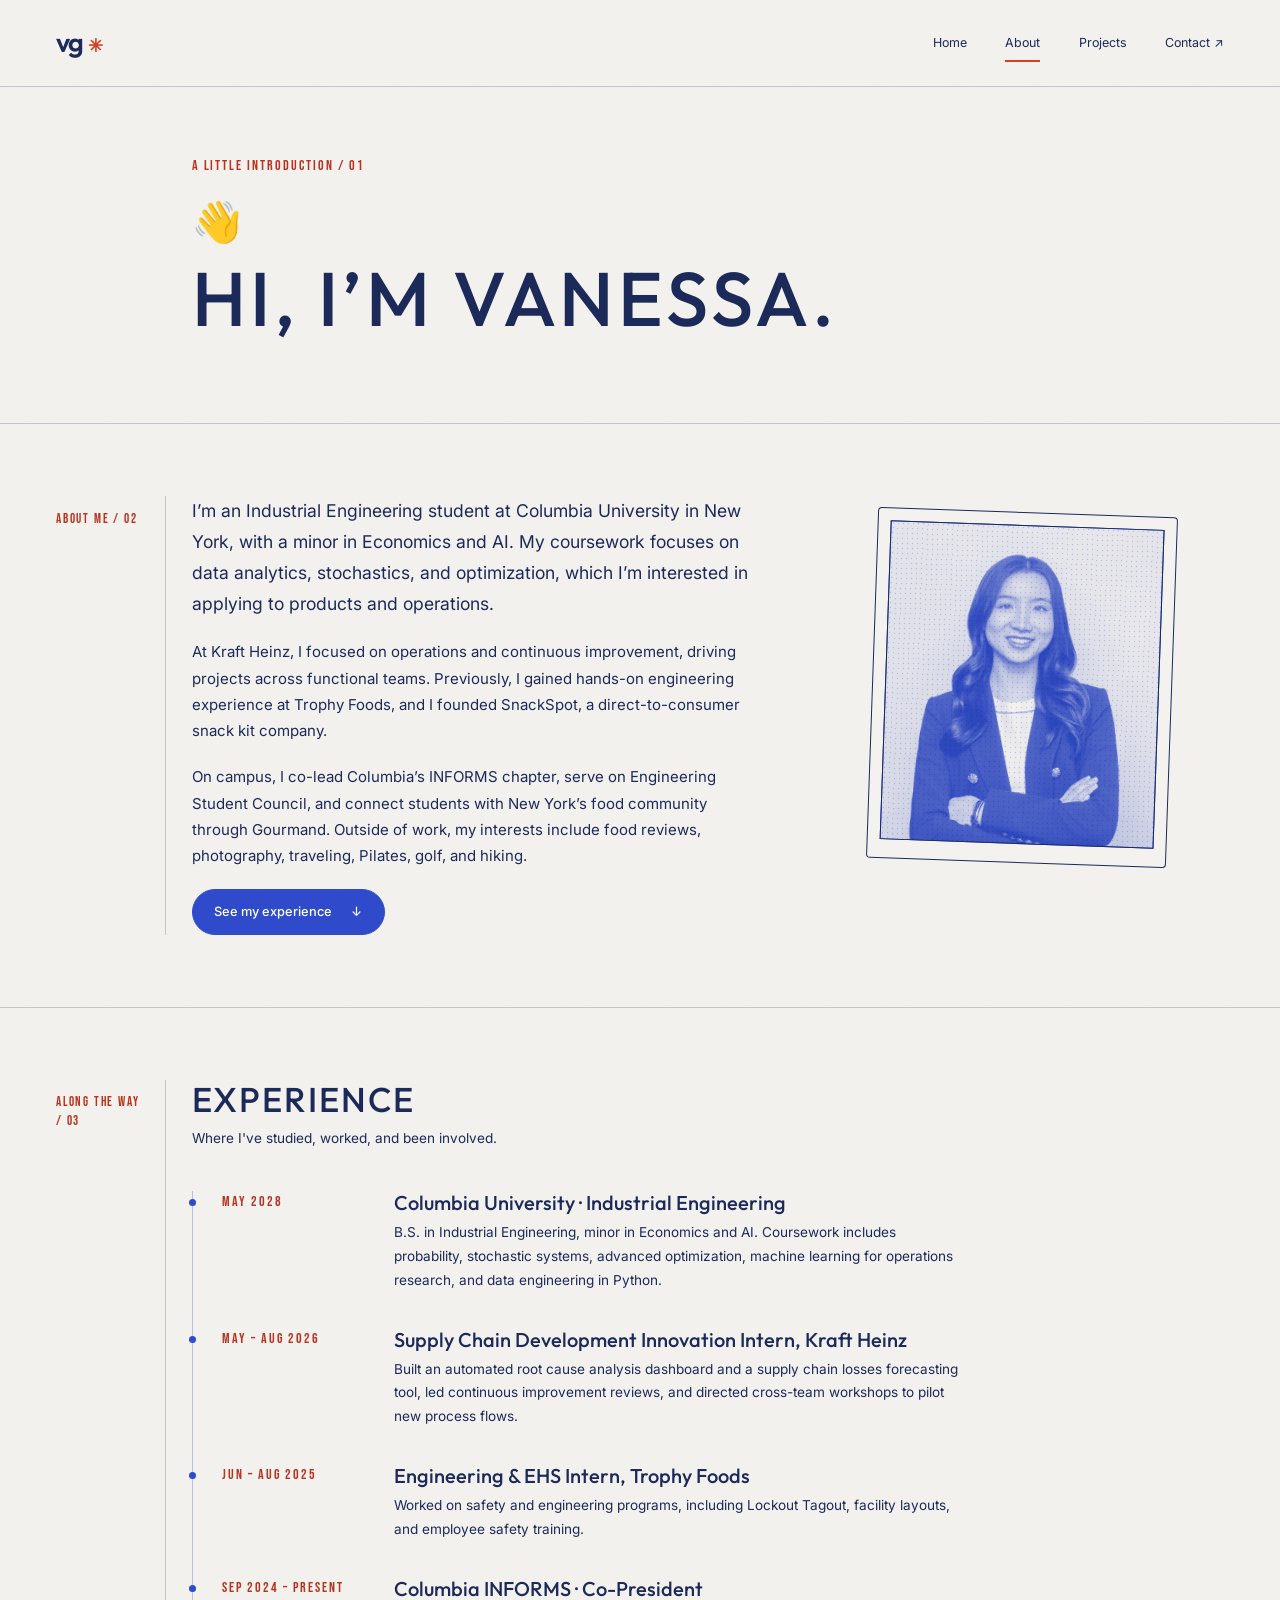
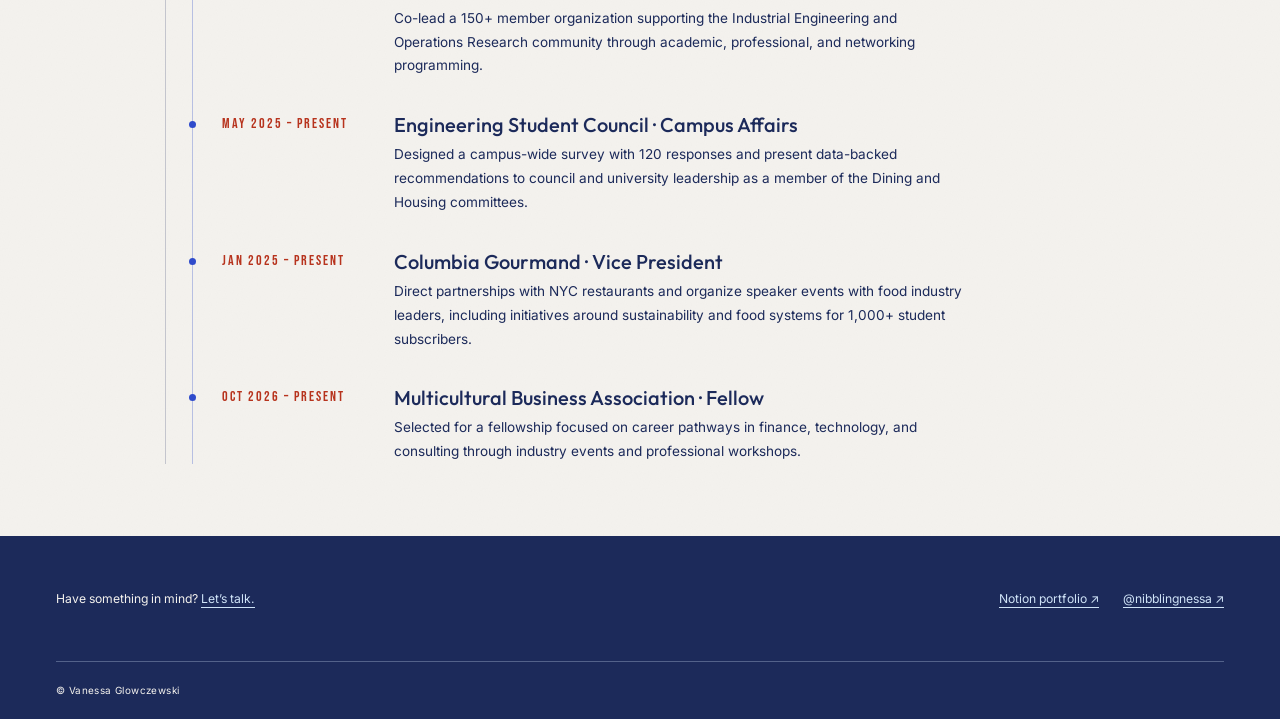
==== about.html @ 953cae75 "Initial commit" ====
<!doctype html>
<html lang="en">
<head>
  <meta charset="utf-8">
  <meta name="viewport" content="width=device-width, initial-scale=1">
  <title>About — Vanessa Glowczewski</title>
  <meta name="description" content="Meet Vanessa Glowczewski, an Industrial Engineering student at Columbia University, SnackSpot founder, and former Trophy Foods intern.">
  <meta property="og:type" content="website">
  <meta property="og:title" content="About — Vanessa Glowczewski">
  <meta property="og:description" content="Industrial Engineering student at Columbia, interested in product, AI, and operations.">
  <!-- SITE_META_START -->
  <link rel="canonical" href="https://vglowczewski.github.io/about.html">
  <meta property="og:url" content="https://vglowczewski.github.io/about.html">
  <meta property="og:image" content="https://vglowczewski.github.io/assets/images/social-preview.png">
  <meta name="twitter:image" content="https://vglowczewski.github.io/assets/images/social-preview.png">
  <meta name="twitter:card" content="summary_large_image">
  <!-- SITE_META_END -->
  <meta name="theme-color" content="#F4F2EE">
  <link rel="icon" href="assets/favicon.svg" type="image/svg+xml">
  <link rel="preconnect" href="https://fonts.googleapis.com">
  <link rel="preconnect" href="https://fonts.gstatic.com" crossorigin>
  <link href="https://fonts.googleapis.com/css2?family=Bebas+Neue&family=Inter:wght@400;500;600&family=Outfit:wght@400;500;600&display=swap" rel="stylesheet">
  <link rel="stylesheet" href="css/styles.css">
  <script src="js/site.js" defer></script>
</head>
<body>
  <a class="skip-link" href="#main">Skip to content</a>
  <header class="site-header"><div class="container header-inner">
    <a class="wordmark" href="index.html" aria-label="Vanessa Glowczewski, home">vg<span class="wordmark-star" aria-hidden="true">✳</span></a>
    <nav class="site-nav" aria-label="Main navigation"><a href="index.html">Home</a><a href="about.html" aria-current="page">About</a><a href="projects.html">Projects</a><a href="contact.html">Contact <span aria-hidden="true">&nbsp;↗</span></a></nav>
  </div></header>
  <main id="main">
    <section class="page-intro" aria-labelledby="page-title"><div class="container">
      <span class="label label-on-color">A little introduction / 01</span>
      <h1 id="page-title"><span class="page-heading-emoji" data-emoji="about" aria-hidden="true"></span>Hi, I’m Vanessa.</h1>
    </div></section>
    <section class="container section-shell" aria-label="About me">
      <div class="section-rail"><span class="label">About me / 02</span></div>
      <div class="about-layout">
        <div class="about-copy">
          <p class="lead">I’m an Industrial Engineering student at Columbia University in New York, with a minor in Economics and AI. My coursework focuses on data analytics, stochastics, and optimization, which I’m interested in applying to products and operations.</p>
          <p>At Kraft Heinz, I focused on operations and continuous improvement, driving projects across functional teams. Previously, I gained hands-on engineering experience at Trophy Foods, and I founded SnackSpot, a direct-to-consumer snack kit company.</p>
          <p>On campus, I co-lead Columbia’s INFORMS chapter, serve on Engineering Student Council, and connect students with New York’s food community through Gourmand. Outside of work, my interests include food reviews, photography, traveling, Pilates, golf, and hiking.</p>
          <a class="button button-primary" href="#experience">See my experience <span aria-hidden="true">↓</span></a>
        </div>
        <figure class="polaroid">
          <div class="polaroid-photo"><img src="assets/images/vanessa-glowczewski.jpg" width="640" height="640" alt="Vanessa Glowczewski smiling in a navy blazer." decoding="async"></div>
        </figure>
      </div>
    </section>
    <section class="timeline-section" id="experience" aria-labelledby="timeline-title"><div class="container section-shell">
      <div class="section-rail"><span class="label label-on-color">Along the way / 03</span></div>
      <div>
        <div class="section-header"><div><h2 id="timeline-title">Experience</h2><p>Where I've studied, worked, and been involved.</p></div></div>
        <ol class="timeline">
          <li><span class="label">May 2028</span><div><h3>Columbia University · Industrial Engineering</h3><p>B.S. in Industrial Engineering, minor in Economics and AI. Coursework includes probability, stochastic systems, advanced optimization, machine learning for operations research, and data engineering in Python.</p></div></li>
          <li><span class="label">May – Aug 2026</span><div><h3>Supply Chain Development Innovation Intern, Kraft Heinz</h3><p>Built an automated root cause analysis dashboard and a supply chain losses forecasting tool, led continuous improvement reviews, and directed cross-team workshops to pilot new process flows.</p></div></li>
          <li><span class="label">Jun – Aug 2025</span><div><h3>Engineering &amp; EHS Intern, Trophy Foods</h3><p>Worked on safety and engineering programs, including Lockout Tagout, facility layouts, and employee safety training.</p></div></li>
          <li><span class="label">Sep 2024 – Present</span><div><h3>Columbia INFORMS · Co-President</h3><p>Co-lead a 150+ member organization supporting the Industrial Engineering and Operations Research community through academic, professional, and networking programming.</p></div></li>
          <li><span class="label">May 2025 – Present</span><div><h3>Engineering Student Council · Campus Affairs</h3><p>Designed a campus-wide survey with 120 responses and present data-backed recommendations to council and university leadership as a member of the Dining and Housing committees.</p></div></li>
          <li><span class="label">Jan 2025 – Present</span><div><h3>Columbia Gourmand · Vice President</h3><p>Direct partnerships with NYC restaurants and organize speaker events with food industry leaders, including initiatives around sustainability and food systems for 1,000+ student subscribers.</p></div></li>
          <li><span class="label">Oct 2026 – Present</span><div><h3>Multicultural Business Association · Fellow</h3><p>Selected for a fellowship focused on career pathways in finance, technology, and consulting through industry events and professional workshops.</p></div></li>
        </ol>
      </div>
    </div></section>
  </main>
  <footer class="site-footer"><div class="container">
    <div class="footer-main"><div><p>Have something in mind? <a href="contact.html">Let’s talk.</a></p></div><div class="footer-links"><a href="https://app.notion.com/p/Vanessa-Glowczewski-4079a6324ded8008bd41fe78583d4305">Notion portfolio ↗</a><a href="https://www.instagram.com/nibblingnessa/">@nibblingnessa ↗</a></div></div>
    <div class="footer-bottom"><span>© Vanessa Glowczewski</span></div>
  </div></footer>
</body>
</html>
---- css/styles.css ----
:root {
  /* The complete palette. Change colors here. */
  --cobalt: #2F4BCB;
  --navy: #1C2A5A;
  --sky: #CFE3F7;
  --paper: #F4F2EE;
  --white: #FFFFFF;
  --red: #D93F22;
  /* The accent red needs a darker companion for AA small-text contrast. */
  --red-text: #B7331D;
  --ink: var(--navy);
  --font-heading: "Outfit", sans-serif;
  --font-label: "Bebas Neue", sans-serif;
  --font-body: "Inter", sans-serif;
  --font-note: "Caveat", cursive;
  --page-width: 1200px;
  --line: 1px solid rgb(28 42 90 / 22%);
  --frame: 1.5px solid var(--navy);
  --halftone: url("data:image/svg+xml,%3Csvg xmlns='http://www.w3.org/2000/svg' width='5' height='5'%3E%3Ccircle cx='1.5' cy='1.5' r='.7' fill='%232F4BCB'/%3E%3C/svg%3E");
  --grain: url("data:image/svg+xml,%3Csvg xmlns='http://www.w3.org/2000/svg' width='80' height='80'%3E%3Cfilter id='n'%3E%3CfeTurbulence type='fractalNoise' baseFrequency='.85' numOctaves='3' stitchTiles='stitch'/%3E%3CfeColorMatrix type='saturate' values='0'/%3E%3CfeComponentTransfer%3E%3CfeFuncA type='linear' slope='.035'/%3E%3C/feComponentTransfer%3E%3C/filter%3E%3Cpath fill='%231C2A5A' filter='url(%23n)' d='M0 0h80v80H0z'/%3E%3C/svg%3E");
}

* { box-sizing: border-box; }
html { scroll-behavior: smooth; scroll-padding-top: 2rem; }
body { margin: 0; color: var(--ink); background: var(--paper) var(--grain); font-family: var(--font-body); font-size: .9375rem; line-height: 1.75; -webkit-font-smoothing: antialiased; }
body, button, a { -webkit-tap-highlight-color: transparent; }
button, a { touch-action: manipulation; }
::selection { background: var(--sky); color: var(--ink); }
a { color: var(--cobalt); text-decoration-color: currentColor; text-underline-offset: 4px; text-decoration-thickness: 1px; }
a:hover { color: var(--navy); }
a, button { transition: color .18s ease, background-color .18s ease, transform .2s ease, box-shadow .2s ease; }
:focus-visible { outline: 3px solid var(--cobalt); outline-offset: 5px; }
button { font: inherit; cursor: pointer; }
img, svg { display: block; max-width: 100%; }
img { height: auto; }
h1, h2, h3, p { margin-top: 0; }
h1, h2, h3 { font-family: var(--font-heading); font-weight: 500; line-height: 1.18; }
h1, h2 { text-transform: uppercase; letter-spacing: .055em; }
h1 { font-size: clamp(2.5rem, 6vw, 4.75rem); }
h2 { font-size: clamp(1.8rem, 4vw, 2.6rem); }
h3 { font-size: 1.5rem; }
p { margin-bottom: 1.25rem; }
button[hidden], [hidden] { display: none !important; }
.container { width: min(var(--page-width), calc(100% - 2.5rem)); margin-inline: auto; }
.sr-only { position: absolute; width: 1px; height: 1px; padding: 0; margin: -1px; overflow: hidden; clip-path: inset(50%); white-space: nowrap; border: 0; }
.skip-link { position: fixed; left: 1rem; top: -6rem; z-index: 10; background: var(--white); padding: .75rem 1rem; color: var(--ink); }
.skip-link:focus { top: 1rem; }
.label { display: inline-block; margin-bottom: 1rem; color: var(--red-text); font-family: var(--font-label); font-size: .875rem; font-weight: 400; line-height: 1.5; letter-spacing: .14em; text-transform: uppercase; }
.label-on-color { padding: .25rem 0; }
.text-link { display: inline-flex; align-items: center; gap: .75rem; font-size: .82rem; font-weight: 600; text-decoration: none; border-bottom: 1px solid; padding-block: .3rem; min-height: 44px; }
.arrow { font-family: var(--font-body); font-weight: 400; }
.button { display: inline-flex; min-height: 46px; align-items: center; justify-content: center; gap: 1.2rem; border: var(--frame); border-radius: 999px; background: transparent; color: var(--cobalt); padding: .75rem 1.35rem; font-size: .8rem; font-weight: 500; line-height: 1.4; text-decoration: none; }
.button:hover { background: var(--ink); color: var(--white); transform: translateY(-2px); }
.button-primary { border-color: var(--cobalt); background: var(--cobalt); color: var(--white); }
.button-primary:hover { background: var(--navy); border-color: var(--navy); }
.button-subtle { border-color: transparent; padding-inline: .5rem; }
.button-subtle:hover { color: var(--cobalt); background: transparent; }
.button-row { display: flex; flex-wrap: wrap; align-items: center; gap: .7rem; }
.site-header { background: var(--paper) var(--grain); border-bottom: var(--line); }
.header-inner { display: flex; justify-content: space-between; align-items: center; min-height: 86px; gap: 1rem; }
.wordmark { display: inline-flex; align-items: baseline; gap: .35rem; text-decoration: none; color: var(--ink); font-family: var(--font-heading); font-size: 1.7rem; font-weight: 600; letter-spacing: -.07em; }
.wordmark-star { color: var(--red); font-size: 1.1rem; line-height: 1; }
.site-nav { display: flex; gap: clamp(.9rem, 3vw, 2.5rem); align-items: center; }
.site-nav a { position: relative; display: inline-flex; align-items: center; min-height: 44px; color: var(--ink); text-decoration: none; font-size: .78rem; }
.site-nav a:hover { color: var(--cobalt); }
.site-nav a[aria-current="page"]::after { position: absolute; right: 0; bottom: 3px; left: 0; height: 2px; background: var(--red); content: ""; }
.hero { position: relative; isolation: isolate; overflow: hidden; border-bottom: var(--line); }
.hero-inner { position: relative; display: grid; gap: 1.5rem; padding-block: 3.5rem 1.75rem; }
.hero-copy { position: relative; z-index: 1; min-width: 0; }
.hero-label { margin-bottom: .8rem; color: var(--red-text); font-family: var(--font-label); font-size: .875rem; line-height: 1.5; letter-spacing: .22em; }
.hero-kicker { display: flex; align-items: center; gap: .6rem; margin-bottom: 1.75rem; font-size: .75rem; line-height: 1.6; }
.tiny-star { font-size: 1.2rem; color: var(--red); }
.hero h1 { position: relative; margin-bottom: 1.5rem; color: var(--navy); font-size: clamp(1.7rem, 6.9vw, 5.7rem); letter-spacing: .09em; line-height: 1.13; font-weight: 500; }
.hero-position { margin-bottom: .85rem; font-family: var(--font-heading); font-size: clamp(1.1rem, 2vw, 1.45rem); line-height: 1.5; letter-spacing: .015em; }
.hero-intro { max-width: 410px; font-size: .875rem; }
.hero .button-row { margin-top: 1.7rem; }
.hero-bottom { display: flex; flex-wrap: wrap; gap: 1rem; justify-content: flex-end; align-items: center; border-top: var(--line); padding-top: 1.25rem; margin-top: 1.25rem; font-size: .67rem; letter-spacing: .09em; text-transform: uppercase; }
.hero-bottom a { display: inline-flex; align-items: center; min-height: 44px; color: var(--ink); text-decoration: none; gap: .8rem; }
.hero-bottom a:hover { color: var(--cobalt); }
/* Gradients are reserved for this one decorative hero glow. */
.hero-art { position: relative; isolation: isolate; width: min(100%, 250px); margin: .6rem auto 1rem; pointer-events: none; }
.hero-art::before, .hero-art::after { position: absolute; z-index: -1; border-radius: 50%; opacity: .4; content: ""; }
.hero-art::before { inset: -18%; background: radial-gradient(circle, var(--sky) 15%, rgb(47 75 203 / 22%) 43%, rgb(47 75 203 / 0%) 70%); filter: blur(48px); }
.hero-art::after { inset: -8%; background: radial-gradient(circle at 42% 36%, #E9B39B 0%, #D9977C 33%, #CB8065 58%, rgb(203 128 101 / 0%) 73%); filter: blur(38px); }
.hero-figure { margin: 0; transform: rotate(-3deg); }
.hero-figure img { width: 100%; }
.section-shell { padding-block: 4rem; }
.section-rail { display: none; }
.section-rail .label { margin: 0; }
.section-header { display: flex; align-items: end; justify-content: space-between; gap: 1.5rem; margin-bottom: 2.3rem; }
.section-header h2 { margin-bottom: .4rem; }
.section-header p { margin-bottom: 0; font-size: .85rem; }
.section-icon { display: inline-block; margin-right: .6rem; font-size: .8em; vertical-align: .08em; letter-spacing: 0; }
.projects-grid { display: grid; gap: 2.5rem; }
.project-card { --tilt: -.5deg; position: relative; display: flex; flex-direction: column; min-width: 0; margin: 0; padding: .8rem .8rem 1.4rem; border: var(--frame); border-radius: 20px; background: var(--paper) var(--grain); transform: rotate(var(--tilt)); transition: transform .22s ease, box-shadow .22s ease; }
.project-card:nth-child(even) { --tilt: .5deg; }
.project-card:hover, .project-card:focus-within { transform: rotate(0) translateY(-4px); box-shadow: 0 8px 0 rgb(28 42 90 / 8%); }
/* Isolated screen/multiply layers tint only the image, never its caption. */
.project-thumb, .polaroid-photo { position: relative; isolation: isolate; background: var(--cobalt); overflow: hidden; border: 1px solid var(--navy); }
.project-thumb { border-radius: 11px; transform: rotate(-.6deg); }
.project-card:nth-child(even) .project-thumb { transform: rotate(.6deg); }
.project-thumb img, .polaroid-photo img { filter: grayscale(1) contrast(1.08); mix-blend-mode: screen; }
.project-thumb::before, .polaroid-photo::before { position: absolute; z-index: 1; inset: 0; background: var(--paper); mix-blend-mode: multiply; content: ""; pointer-events: none; }
.project-thumb::after, .polaroid-photo::after { position: absolute; z-index: 2; inset: 0; opacity: .23; background-image: var(--halftone); mix-blend-mode: multiply; content: ""; pointer-events: none; }
.project-thumb img { width: 100%; aspect-ratio: 10 / 7; object-fit: cover; }
.project-placeholder { display: grid; place-items: center; aspect-ratio: 10 / 7; background: var(--sky); font-size: 4rem; line-height: 1; filter: grayscale(1); mix-blend-mode: screen; }
.project-info { display: flex; flex-direction: column; flex: 1; padding: 1.2rem .65rem 0; }
.project-meta { display: flex; justify-content: space-between; gap: .5rem; margin-bottom: .65rem; }
.project-meta .label { margin: 0; font-size: .8rem; letter-spacing: .16em; }
.project-card h3 { margin-bottom: .6rem; font-size: 1.35rem; letter-spacing: -.015em; }
.project-card h3 a { display: flex; justify-content: space-between; gap: .4rem; color: var(--ink); text-decoration: none; }
.project-card h3 a:hover { color: var(--cobalt); }
.project-card h3 .arrow { font-size: 1.1rem; }
.project-card p { margin-bottom: 1.2rem; font-size: .79rem; line-height: 1.7; }
.tags { display: flex; flex-wrap: wrap; gap: .4rem; margin-top: auto; }
.tag { padding: .2rem .7rem; border: 1px solid var(--navy); border-radius: 30px; font-size: .65rem; line-height: 1.8; background: var(--sky); color: var(--navy); }
.work-section { padding-bottom: 3rem; }
.currently-section { padding-block: 1.5rem 4.5rem; }
.currently-inner { display: grid; gap: 2.5rem; align-items: center; }
.small-about { max-width: 530px; }
.small-about h2 { font-size: clamp(1.6rem, 3vw, 2rem); line-height: 1.3; }
.small-about p { font-size: .85rem; }
.sticky-note { position: relative; max-width: 290px; margin: .8rem auto 0; padding: 1.7rem 2rem 1.4rem; border: var(--frame); border-radius: 18px; background: var(--sky); transform: rotate(2deg); }
.sticky-note::before { content: ""; position: absolute; width: 6px; height: 6px; top: 13px; right: 14px; border-radius: 50%; background: var(--red); }
.sticky-note h2, .sticky-note p { font-family: var(--font-note); text-transform: none; font-weight: 500; letter-spacing: 0; }
.sticky-note h2 { font-size: 1.9rem; margin-bottom: .5rem; }
.sticky-note p { font-size: 1.4rem; line-height: 1.3; margin-bottom: .7rem; }
.sticky-note small { font-size: .58rem; letter-spacing: .08em; text-transform: uppercase; }
.site-footer { --footer-text: var(--paper); --footer-link: var(--sky); border-top: var(--line); background: var(--navy); color: var(--footer-text); }
.site-footer a { color: var(--footer-link); }
.site-footer a:hover { text-decoration-thickness: 2px; }
.site-footer :focus-visible { outline-color: var(--sky); }
.footer-main { display: grid; gap: 1.5rem; padding-block: 2.5rem; }
.footer-main p { margin: 0; font-size: .76rem; }
.footer-links { display: flex; flex-wrap: wrap; gap: .7rem 1.5rem; align-items: center; }
.footer-links a { display: inline-flex; align-items: center; min-height: 44px; font-size: .76rem; }
.footer-bottom { display: flex; flex-wrap: wrap; justify-content: space-between; gap: .6rem; padding-block: 1.25rem; border-top: 1px solid rgb(207 227 247 / 30%); font-size: .62rem; letter-spacing: .04em; }
.page-intro { padding-block: 3.5rem 3rem; border-bottom: var(--line); }
.page-intro h1 { margin: .3rem 0 1rem; }
.page-intro p { max-width: 570px; margin-bottom: 0; font-size: .92rem; }
.page-heading-emoji { display: block; margin-bottom: .8rem; font-size: 2.5rem; line-height: 1; }
.intro-bottom { margin-top: 1.5rem; font-size: .7rem; }
.filter-bar { display: flex; flex-wrap: wrap; gap: .5rem; margin-bottom: 1rem; }
.filter-button { min-height: 44px; border: var(--frame); border-radius: 30px; padding: .45rem 1rem; background: transparent; color: var(--cobalt); font-size: .78rem; }
.filter-button:hover { border-color: var(--cobalt); color: var(--cobalt); }
.filter-button[aria-pressed="true"] { border-color: var(--cobalt); color: var(--white); background: var(--cobalt); }
.filter-status { margin: 0 0 2.5rem; font-size: .72rem; }
.all-projects { padding-top: 2.8rem; padding-bottom: 5rem; }
.all-projects .projects-grid { row-gap: 3.25rem; }
.noscript-note, .load-error { background: var(--paper); border: var(--line); padding: 1rem; font-size: .85rem; }
.noscript-note a, .load-error a { display: inline-block; padding-block: .35rem; }
.about-layout { display: grid; gap: 3rem; }
.about-copy { max-width: 620px; }
.about-copy h2 { font-size: 1.9rem; margin-bottom: 1.5rem; }
.about-copy .lead { font-size: 1.1rem; }
.note { font-size: .78rem; padding: .8rem 1rem; border-left: 2px solid var(--navy); background: var(--sky); }
.polaroid { position: relative; max-width: 300px; margin: 1rem auto 0; padding: 12px 12px 18px; border: var(--frame); border-radius: 4px; background: var(--paper); transform: rotate(2deg); }
.polaroid img { width: 100%; aspect-ratio: 6 / 7; object-fit: cover; }
.polaroid figcaption { padding-top: 1rem; color: var(--red-text); text-align: center; font-family: var(--font-label); font-size: .85rem; line-height: 1.6; letter-spacing: .1em; text-transform: uppercase; }
.timeline-section { border-top: var(--line); }
.timeline { list-style: none; margin: 0; padding: 0; }
.timeline > li { display: grid; gap: .65rem; position: relative; padding: 0 0 2.2rem 1.5rem; border-left: 1px solid rgb(47 75 203 / 30%); }
.timeline > li:last-child { padding-bottom: 0; }
.timeline > li::before { content: ""; position: absolute; width: 7px; height: 7px; left: -4px; top: .5rem; border-radius: 50%; background: var(--cobalt); }
.timeline .label { margin: 0; padding-inline: .35rem; justify-self: start; align-self: start; }
.timeline h3 { font-size: 1.25rem; margin-bottom: .4rem; }
.timeline p { margin: 0; max-width: 570px; font-size: .85rem; }
.role-bullets { max-width: 570px; margin: .75rem 0 0; padding-left: 1.15rem; font-size: .85rem; list-style: disc; }
.role-bullets li { margin-bottom: .65rem; padding-left: .2rem; }
.role-bullets li:last-child { margin-bottom: 0; }
.contact-layout { display: grid; gap: 3rem; }
.contact-copy h2 { font-size: 2rem; max-width: 440px; }
.contact-copy p { max-width: 410px; font-size: .87rem; }
.contact-list { list-style: none; padding: 0; margin: 0; }
.contact-item { border-bottom: var(--line); }
.contact-item:first-child { border-top: var(--line); }
.contact-item a, .contact-placeholder { display: flex; align-items: center; gap: 1rem; justify-content: space-between; padding: 1.2rem .3rem; color: var(--ink); text-decoration: none; font-size: .88rem; min-height: 76px; overflow-wrap: anywhere; }
.contact-item a:hover { color: var(--cobalt); padding-inline: .75rem; }
.contact-service { font-family: var(--font-label); color: var(--red-text); letter-spacing: .14em; font-size: .9rem; }
.contact-value { display: block; font-size: .85rem; }
.contact-placeholder .contact-value { font-size: .73rem; }
.contact-aside { padding: 1.5rem; border: var(--frame); border-radius: 20px; background: var(--sky); }
.contact-aside p { margin-bottom: .5rem; font-size: .8rem; }
.contact-aside .label { padding-inline: .3rem; }
/* Case studies intentionally stay plain. */
.case-study .site-footer { --footer-text: var(--navy); --footer-link: var(--cobalt); background: var(--paper); }
.case-study .footer-bottom { border-top: var(--line); }
.case-study .site-footer :focus-visible { outline-color: var(--cobalt); }
.case-container { width: min(760px, calc(100% - 2.5rem)); margin-inline: auto; }
.case-header { padding-block: 2.5rem 2rem; }
.back-link { display: inline-flex; min-height: 44px; align-items: center; margin-bottom: 2.5rem; color: var(--ink); font-size: .76rem; text-decoration: none; gap: .65rem; }
.case-header h1 { font-size: clamp(2.25rem, 6vw, 4rem); line-height: 1.15; margin-bottom: 1.2rem; }
.case-summary { font-size: 1.05rem; max-width: 650px; }
.case-facts { display: flex; flex-wrap: wrap; gap: 1rem 3rem; padding-top: 1.2rem; border-top: var(--line); margin-top: 2rem; }
.case-facts div { max-width: 100%; }
.case-facts dt { margin-bottom: .3rem; }
.case-facts dd { margin: 0; font-size: .78rem; }
.case-facts .label { margin: 0; }
.case-figure { margin: 0 0 3rem; }
.case-figure img { width: 100%; border: var(--line); border-radius: 3px; }
.case-figure figcaption { padding-top: .75rem; font-size: .75rem; line-height: 1.65; }
.case-gallery { display: grid; grid-template-columns: repeat(auto-fit, minmax(min(100%, 210px), 1fr)); gap: 1.5rem; align-items: start; }
.case-nav { display: flex; flex-wrap: wrap; column-gap: 1.2rem; padding-bottom: 1.2rem; border-bottom: var(--line); margin-bottom: 2.5rem; }
.case-nav a { min-height: 44px; display: inline-flex; align-items: center; font-size: .75rem; color: var(--ink); }
.case-nav a:hover { color: var(--cobalt); }
.case-section { padding-block: .5rem 2rem; }
.case-section .label { margin-bottom: .6rem; }
.case-section h2 { font-size: 1.7rem; letter-spacing: .04em; margin-bottom: 1rem; }
.case-section p { font-size: .9rem; white-space: pre-line; }
.case-links { padding: 0; list-style: none; display: grid; gap: .8rem; }
.case-links a { color: var(--cobalt); }
.case-links a:hover { color: var(--navy); }
.case-links .note { margin: 0; }
.case-end { padding-block: 1.5rem 4rem; }

@media (min-width: 640px) {
  .container { width: min(var(--page-width), calc(100% - 4rem)); }
  .projects-grid { grid-template-columns: repeat(2, minmax(0, 1fr)); }
  .currently-inner { grid-template-columns: 1.5fr 1fr; }
  .footer-main { grid-template-columns: 1fr auto; align-items: center; }
  .timeline > li { grid-template-columns: 145px 1fr; gap: 2rem; }
  .about-layout { grid-template-columns: 1.4fr 1fr; align-items: start; }
  .contact-layout { grid-template-columns: 1fr 1fr; gap: 4rem; }
}
@media (min-width: 960px) {
  .container { width: min(var(--page-width), calc(100% - 7rem)); }
  .hero-inner { grid-template-columns: minmax(0, 1fr) 32%; align-items: center; gap: 1rem; padding-block: 5rem 1.25rem; }
  .hero h1 { white-space: nowrap; font-size: clamp(3rem, 5.6vw, 5.5rem); }
  .hero-art { width: min(100%, 360px); margin: 0 auto; }
  .hero-bottom { grid-column: 1 / -1; margin-top: 2.5rem; }
  .section-shell { display: grid; grid-template-columns: 110px minmax(0, 1fr); gap: 1.6rem; padding-block: 4.5rem; }
  .section-rail { display: block; padding-top: .55rem; padding-right: .9rem; border-right: var(--line); }
  .section-rail .label { max-width: 90px; font-size: .8rem; letter-spacing: .14em; }
  .featured-grid { grid-template-columns: repeat(3, minmax(0, 1fr)); gap: 1.3rem; }
  .section-header { margin-bottom: 2.5rem; }
  .section-header h2 { font-size: 2.15rem; }
  .project-info { padding-inline: .5rem; }
  .project-card h3 { font-size: 1.25rem; }
  .project-card p { font-size: .73rem; }
  .work-section { padding-bottom: 2rem; }
  .currently-section { padding-top: 2rem; padding-bottom: 4rem; }
  .page-intro { padding-block: 4rem; }
  .page-intro .container { padding-left: calc(110px + 1.6rem); }
  .all-projects { display: grid; grid-template-columns: 110px minmax(0, 1fr); gap: 1.6rem; padding-top: 3rem; }
  .all-projects .section-rail { padding-top: .7rem; }
  .all-projects .projects-grid { column-gap: 2rem; }
  .about-layout { gap: 4rem; }
}
@media (hover: none) {
  .project-card, .project-thumb, .project-card:nth-child(even) .project-thumb { transform: none; }
}
@media (prefers-reduced-motion: reduce) {
  html { scroll-behavior: auto; }
  *, *::before, *::after { transition: none !important; animation: none !important; }
  .project-card, .project-card:hover, .project-card:focus-within, .project-thumb, .project-card:nth-child(even) .project-thumb, .polaroid, .sticky-note, .hero-figure, .button:hover { transform: none; }
}
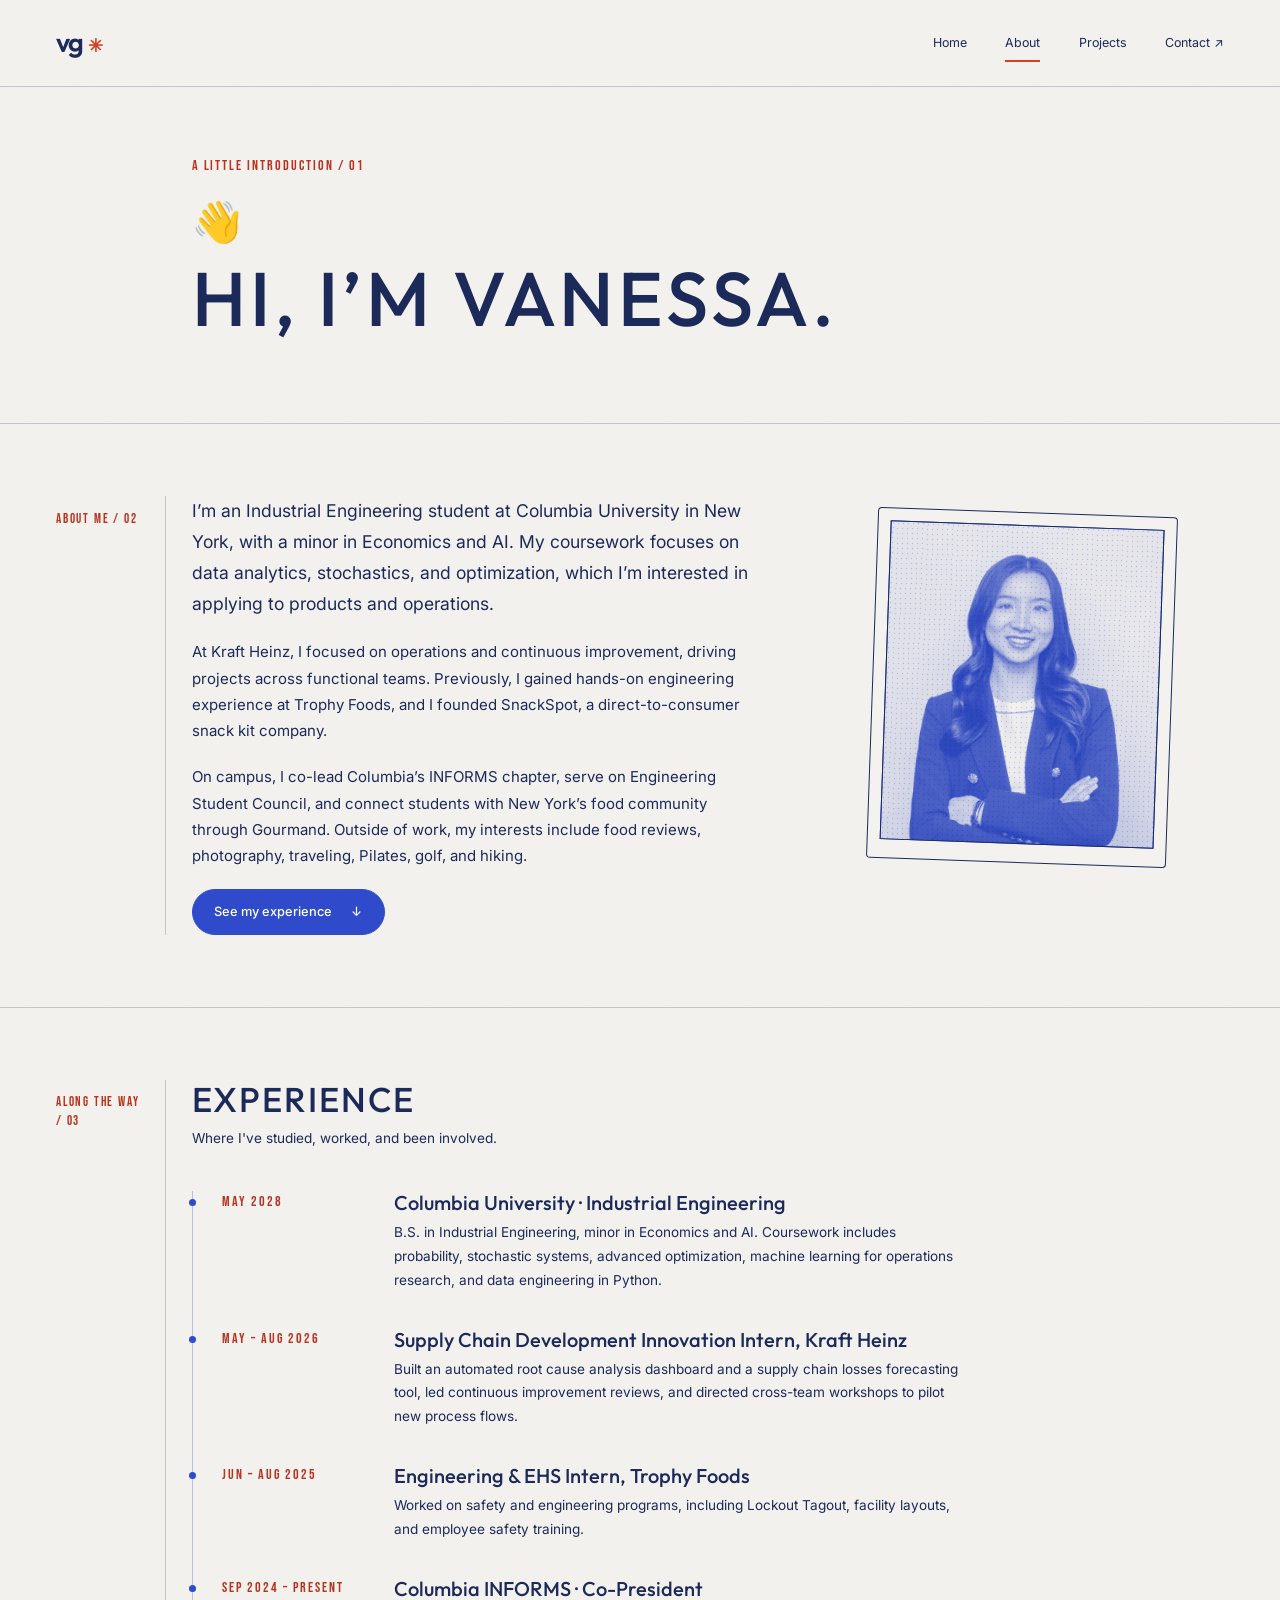
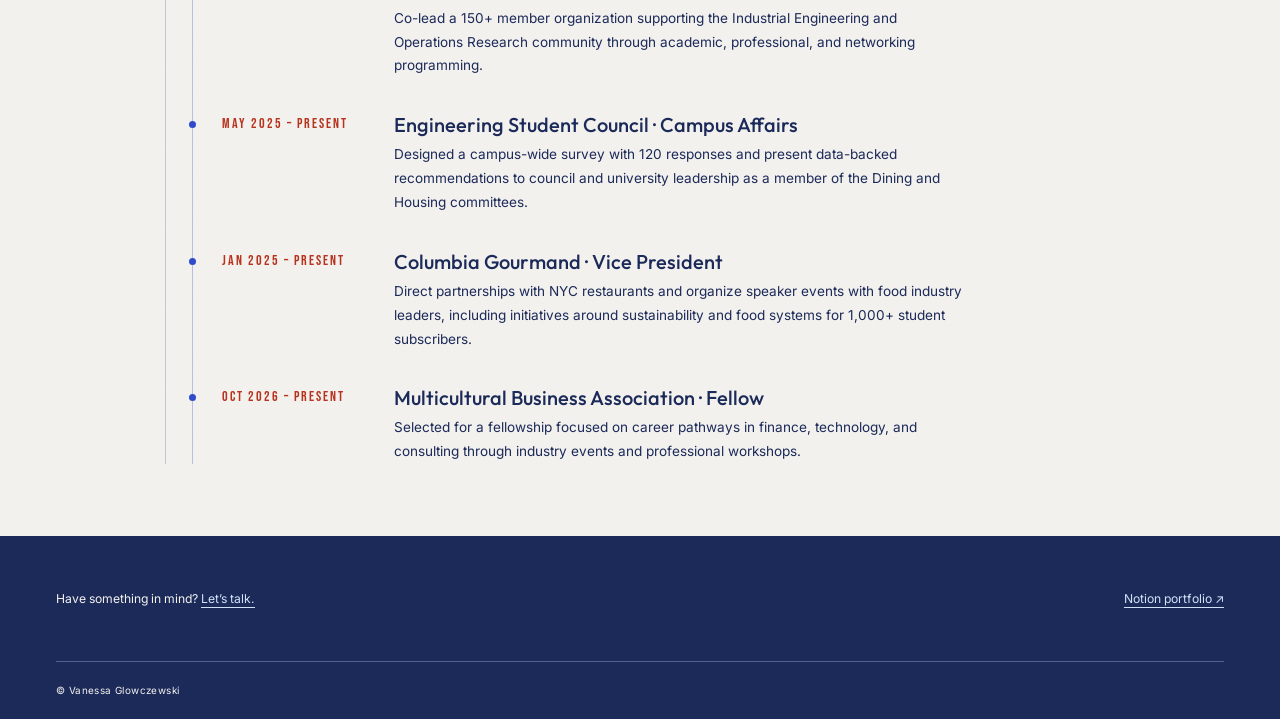
==== commit d4919a58: "Remove Instagram from footer" ====
--- a/about.html
+++ b/about.html
@@ -65,7 +65,7 @@
     </div></section>
   </main>
   <footer class="site-footer"><div class="container">
-    <div class="footer-main"><div><p>Have something in mind? <a href="contact.html">Let’s talk.</a></p></div><div class="footer-links"><a href="https://app.notion.com/p/Vanessa-Glowczewski-4079a6324ded8008bd41fe78583d4305">Notion portfolio ↗</a><a href="https://www.instagram.com/nibblingnessa/">@nibblingnessa ↗</a></div></div>
+    <div class="footer-main"><div><p>Have something in mind? <a href="contact.html">Let’s talk.</a></p></div><div class="footer-links"><a href="https://app.notion.com/p/Vanessa-Glowczewski-4079a6324ded8008bd41fe78583d4305">Notion portfolio ↗</a></div></div>
     <div class="footer-bottom"><span>© Vanessa Glowczewski</span></div>
   </div></footer>
 </body>
